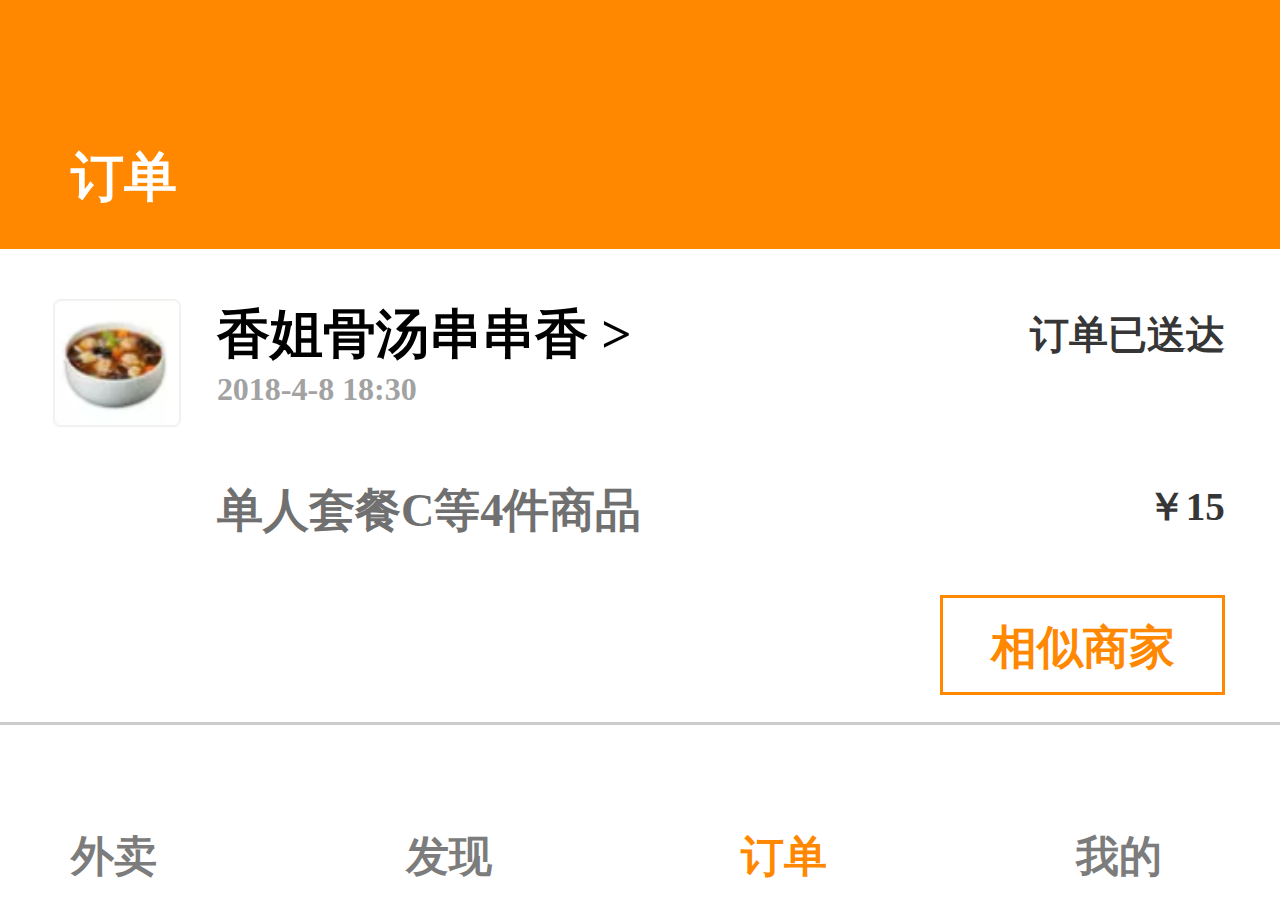
==== dingdan.html @ 97345e3a "1" ====
<!doctype html>
<html lang="en">
<head>
    <meta charset="UTF-8">
    <meta name="viewport"
          content="width=device-width, user-scalable=no, initial-scale=1.0, maximum-scale=1.0, minimum-scale=1.0">
    <meta http-equiv="X-UA-Compatible" content="ie=edge">
    <title>外卖订单</title>
    <link rel="stylesheet" href="css/public.css">
    <link rel="stylesheet" href="css/index.css">
    <script src="js/rem.js"></script>
</head>
<body>
<div id="header">
    <h2>订单</h2>
</div>
<div id="main">
    <div class="dingdan_item">
        <img src="img/ding1_03.png" alt="">
        <div class="dingdan_xiangqing">
            <h1><b>香姐骨汤串串香</b> &gt;</h1>
            <h2>订单已送达</h2>
            <h3>2018-4-8 18:30</h3>
            <h3 class="taocan">单人套餐C等4件商品</h3>
            <h2>￥15</h2>
            <h2 class="ding_more">相似商家</h2>
        </div>
    </div>
</div>
<div id="footer">
    <div class="footer_item">
        <a href="index.html"><h1>&#xe6a5;</h1></a>
        <a href="index.html"><h2>外卖</h2></a>
    </div>
    <div class="footer_item">
        <a href="find.html"><h1>&#xe60c;</h1></a>
        <a href="find.html"><h2>发现</h2></a>
    </div>
    <div class="footer_item">
        <a href="dingdan.html"><h1 class="active">&#xe645;</h1></a>
        <a href="dingdan.html"><h2 class="active">订单</h2></a>
    </div>
    <div class="footer_item footer_item1">
        <a href="wode.html"><h1>&#xe66e;</h1></a>
        <a href="wode.html"><h2>我的</h2></a>
    </div>
</div>
</body>
</html>
---- css/public.css ----
*{
	/* body-8px */
	margin: 0;
	text-decoration: none;
	font-style: normal;
	padding: 0;
	list-style: none;
	-webkit-tap-highlight-color: rgba(0, 0, 0, 0);/* 选中的高亮颜色清除 */
	box-sizing: border-box;
}
img{
	width: 100%;
	height: 100%;
	border: 0;
	display: block;

}
---- css/index.css ----
@font-face {
    font-family: 'iconfont';  /* project id 571168 */
    src: url('https://at.alicdn.com/t/font_571168_xk5q5okcx3bu766r.eot');
    src: url('https://at.alicdn.com/t/font_571168_xk5q5okcx3bu766r.eot?#iefix') format('embedded-opentype'),
    url('https://at.alicdn.com/t/font_571168_xk5q5okcx3bu766r.woff') format('woff'),
    url('https://at.alicdn.com/t/font_571168_xk5q5okcx3bu766r.ttf') format('truetype'),
    url('https://at.alicdn.com/t/font_571168_xk5q5okcx3bu766r.svg#iconfont') format('svg');
}
#header{
    width: 100%;
    height: 1.4rem;
    position: fixed;
    z-index: 99999999;
    background: #FF8800;
}
#header input{
    width: 6.8rem;
    height: 0.73rem;
    background: #fff;
    display: block;
    margin: 0 auto;
    margin-top: 0.3rem;
    border-radius: 0.1rem;
    text-align: center;
    font-size: 0.24rem;
    line-height: 0.73rem;
    color:#999;
    border:0;
}
#header input:focus{
    outline: none;
}
#main{
    width: 100%;
    position: absolute;
    top:1.4rem;
    bottom: 1rem;
}
.imgbox{
    width: 100%;
    height: 2.65rem;
    position: relative;
}
.imgbox img{
    width: 100%;
    height: 100%;
    position: absolute;
    top:0;
    left:0;
}
.imgbox img.active{
    z-index: 999;
}
.pagers{
    height: 0.16rem;
    width:1rem;
    position: absolute;
    bottom:0.2rem;
    right:0.5rem;
    z-index: 99999;
}
.pagers li{
    width: 0.16rem;
    height: 0.16rem;
    border:0.01rem solid #B7B2AA;
    background: #fff;
    border-radius: 50%;
    float: left;
    margin-right: 0.16rem;
}
.pagers li.active{
    background:#FF8800;
    border:0.01rem solid #FF8800;
}
.ad{
    width: 100%;
    height: 1.53rem;
    margin: 0 auto;
}
.ad img{
    width: 100%;
    height: 100%;
}
.menu{
    width: 100%;
}
.menu_top{
    height: 1.26rem;
    width: 6.88rem;
    margin: 0 auto;
}
.menu_top img{
    width: 1.22rem;
    height: 1.26rem;
    float: left;
    margin:0 0.25rem;
}
.ad1{
    width: 6.8rem;
    height: 1.71rem;
    margin-top: 0.15rem;
}
.xianliang{
    height: 3.03rem;
    width: 7rem;
    margin:0 auto;
    margin-top: 0.5rem;
}
.xianliang img{
    height: 100%;
    width: 3.37rem;
    float: left;
}
.xianliang_img2{
    margin-left: 0.2rem;
}
.fenlei{
    height: 2.57rem;
    width:6.99rem ;
    margin: 0 auto;
    margin-top: 0.2rem;
}
.fenlei img{
    width: 2.23rem;
    height: 2.57rem;
    float: left;
}
.fenlei img.active{
    margin-right: 0.1rem;
}
.ad3{
    width: 100%;
    height: 1.94rem;
}
.tuijian_img{
    width: 100%;
    height: 0.76rem;
}
.tuijian_title{
    width: 100%;
    height: 0.74rem;
    border-bottom: 0.01rem solid #ccc;
    margin-top: 0.1rem;
}
.tuijian_title li{
    font-size: 0.26rem;
    color:#787878;
    float: left;
    margin:0  0.29rem;
    line-height: 0.74rem;
}
.tuijian_title li span{
    font-family: 'iconfont';
    font-size: 0.1rem;
    margin-left: 0.05rem;
    color: #fff;
}
.tuijian_title li.active{
    color:#3B3B3B;
}
.tuijian_title li span.active{
    color:#3b3b3b;
}
.tuijian_item{
    width: 100%;
    border-bottom: 0.01rem solid #EFEFEF;
    margin-bottom: 0.2rem;
    height: 3rem;
}
.tuijian_top{
    width: 100%;
    /*height: 1.47rem;*/
    padding-top: 0.3rem;
}
.buy_logo{
    width: 1.18rem;
    height: 1.18rem;
    margin-left: 0.17rem;
    float: left;
}
.buy_logo img{
    width: 100%;
    height: 100%;
}
.tuijian_item_middle{
    width: 5.63rem;
    padding-left: 0.4rem;
    float: left;
}
.tuijian_item_middle h1{
    color:#3b3b3b;
    font-size: 0.33rem;
}
.tuijian_item_middle h2{
    font-size: 0.14rem;
    color: #FF8800;
}
.tuijian_item_middle h2 span{
    color:#6D6D6D;
    font-size: 0.22rem;
}
.tuijian_item_middle h3{
    color:#6D6D6D;
    font-size: 0.22rem;
}
.tuijian_item_middle h3 span{
    float: right;
}
.tuijian_dian{
    float: right;
    width: 0.21rem;
    height: 0.04rem;
    margin-top: 0.25rem;
}
.tuijian_dian img{
    width: 100%;
    height: 100%;
}
.tuijian_buy{
    width: 1.25rem;
    height: 0.35rem;
    border: 0.01rem solid #ccc;
    text-align: center;
    line-height: 0.35rem;
    font-size: 0.14rem;
    color: #6A6A6A;
    margin-top: 0.18rem;
    border-radius: 0.05rem;
}
.tuijian_buy span{
    font-family: 'iconfont';
    font-size: 0.14rem;
}
.tuijian_lijian{
    position: relative;
}
.tuijian_lijian h3{
    font-size: 0.2rem;
    position: absolute;
    top:0;
    right:1rem;
}
.tuijian_lijian .dianqing{
    left:0.65rem;
}
.tuijian_youhui{
    width: 0.55rem;
    height: 0.25rem;
    background: #FCEAE8;
    border: 0.01rem solid #F9E6E4;
    border-radius: 0.05rem;
    color:#D38784;
    text-align: center;
    line-height: 0.25rem;
    font-size: 0.16rem;
    margin-top: 0.15rem;
}
.ad4{
    height: 1.45rem;
}
.ad5{
    height: 2.9rem;
}
#footer{
    width: 100%;
    height:1rem;
    position: fixed;
    bottom: 0;
    left: 0;
    background: #fff;
    border-top: 0.02rem solid #ccc;
    padding:0.16rem 0.5rem;
}
.footer_item{
    float: left;
    margin-right: 1.5rem;
}
.footer_item1{
    margin-right: 0;
}
.footer_item h1.active, .footer_item h2.active{
    color:#ff8800;
}
.footer_item h1{
    font-family: 'iconfont';
    font-size: 0.36rem;
    color: #7C7C7C;
}
.footer_item h2{
    font-size: 0.24rem;
    color:#7C7C7C;
    margin-left:-0.1rem;
}
#header h2{
    font-size: 0.3rem;
    color:#fff;
    margin-top: 0.8rem;
    margin-left: 0.4rem;
}
.find_ad_total{
    margin-top: 0.25rem;
}
.find_ad{
    width: 100%;
    height: 1.59rem;
}
.find_ad img{
    width: 3.6rem;
    height: 100%;
    float: left;
}
.find_hui{
    width: 100%;
    height: 3.05rem;
    margin-top: 0.2rem;
}
.find_hui img{
    width: 100%;
    height: 100%;
}
.find_hui1{
    height: 0.86rem;
}
.find_like_row{
    width: 100%;
    height: 5.07rem;
    padding:0 0.24rem;
}
.find_item{
    width: 3.28em;
    height: 5.07rem;
    border:0.02rem solid #ccc;
    margin-right: 0.16rem;
    float: left;
    margin-bottom: 0.15rem;
}
.find_item1{
    margin-right: 0;
}
.find_item img{
    width: 100%;
    height: 3.32rem;
}
.find_item h1{
    font-size: 0.28rem;
    margin-top: 0.1rem;
    margin-left: 0.2rem;
}
.find_item h2{
    font-size: 0.18rem;
    margin-left: 0.2rem;
    color:#848484;
}
.find_item .find_price{
    font-size: 0.24rem;
    color:#ff8800;
    margin-left: 0.2rem;
    width: 2.94rem;
    padding-bottom: 0.05rem;
    border-bottom: 0.02rem dashed #ccc;
}
.find_item .find_price span{
    text-decoration: line-through;
    color:#848484;
    font-size: 0.18rem;
    margin-left: 0.15rem;
}
.find_item .find_buy_icon{
    font-family: 'iconfont';
    color:#A2A2A2;
    font-size: 0.18rem;
    margin-left: 0.2rem;
}
.find_item h3{
    font-size: 0.2rem;
    color:#A2A2A2;
    overflow: hidden;
    white-space: nowrap;
    text-overflow: ellipsis;
    margin-top: 0.08rem;
}
.find_more{
    width: 100%;
    height: 1.05em;
    margin: 1.8rem 0 0.8rem 0;
}
.find_more1{
    margin-top: 0.4rem;
}
.find_more img{
    width: 1.33rem;
    height: 0.49rem;
    display: block;
    margin:0 auto;
}
.dingdan_item{
    padding: 0.28rem 0.3rem;
    border-bottom:0.02rem solid #ccc;
    height: 2.8rem;
}
.dingdan_item img{
    width: 0.72em;
    height: 0.72em;
    float: left;
}
.dingdan_xiangqing{
    width: 5.67rem;
    margin-left: 0.92rem;
    height: 0.75rem;
}
.dingdan_xiangqing h1{
    font-size: 0.3rem;
}
.dingdan_xiangqing h2{
    font-size: 0.22rem;
    color:#363636;
    float: right;
    margin-top: -0.35rem;
}
.dingdan_xiangqing h3{
    color:#A2A2A2;
    font-size: 0.18rem;
}
.dingdan_xiangqing .taocan{
    color:#707070;
    font-size: 0.26rem;
    margin-top:0.4rem ;
}
.dingdan_xiangqing .ding_more{
    width: 1.6rem;
    height: 0.56rem;
    border:0.02rem solid #ff8800;
    color:#ff8800;
    text-align: center;
    line-height: 0.56rem;
    font-size: 0.26rem;
    margin-top: 0.3rem;
}
#header h3{
    font-size:0.4rem;
    color:#fff;
    font-family: 'iconfont';
    float: right;
    margin-right: 0.45rem;
    margin-top: -0.45rem;
}
.wode_main{
    background: #F6F6F6;
}
.wode_item{
    width: 100%;
    height: 2rem;
    padding:0.3rem 0.3rem;
    border-bottom: 0.02rem solid #ccc;
}
.wode_item img{
    width: 1.39rem;
    height: 1.39rem;
    float: left;
}
.wode_item_right{
    width: 5.08rem;
    height: 1.38rem;
    margin-top: 0.3rem;
    margin-left: 1.55rem;
}
.wode_item_right h1{
    font-size: 0.33rem;
}
.wode_item_right h2{
     font-size: 0.22rem;
     margin-top: 0.1rem;
 }
.wode_item_right h3{
    font-size: 0.3rem;
    margin-top: -0.65rem;
    float: right;
}
.wode_xiangqing{
    width: 100%;
    height: 2.86rem;
    border-bottom: 0.02rem solid #ccc;
    border-top: 0.02rem solid #ccc;
    margin-top: 0.2rem;
    background: #fff;
}
.wode_xiangqing_item{
    width: 100%;
    height: 0.94rem;
}
.wode_xiangqing_item img{
    width: 1.22rem;
    height: 100%;
    float: left;
}
.wode_right{
    width: 5.98rem;
    height: 0.92rem;
    border-bottom: 0.02rem solid #ccc;
    color:#6D6D6D;
    font-size: 0.3rem;
    line-height: 0.94rem;
    margin-left: 1.22rem;
}
.wode_right1{
    border-bottom: 0;
}
.wode_right h2{
    font-size: 0.26rem;
    color:#363636;
    float: right;
    margin-right: 0.25rem;
}
.wode_xiangqing1{
    height: 1.94rem;
}
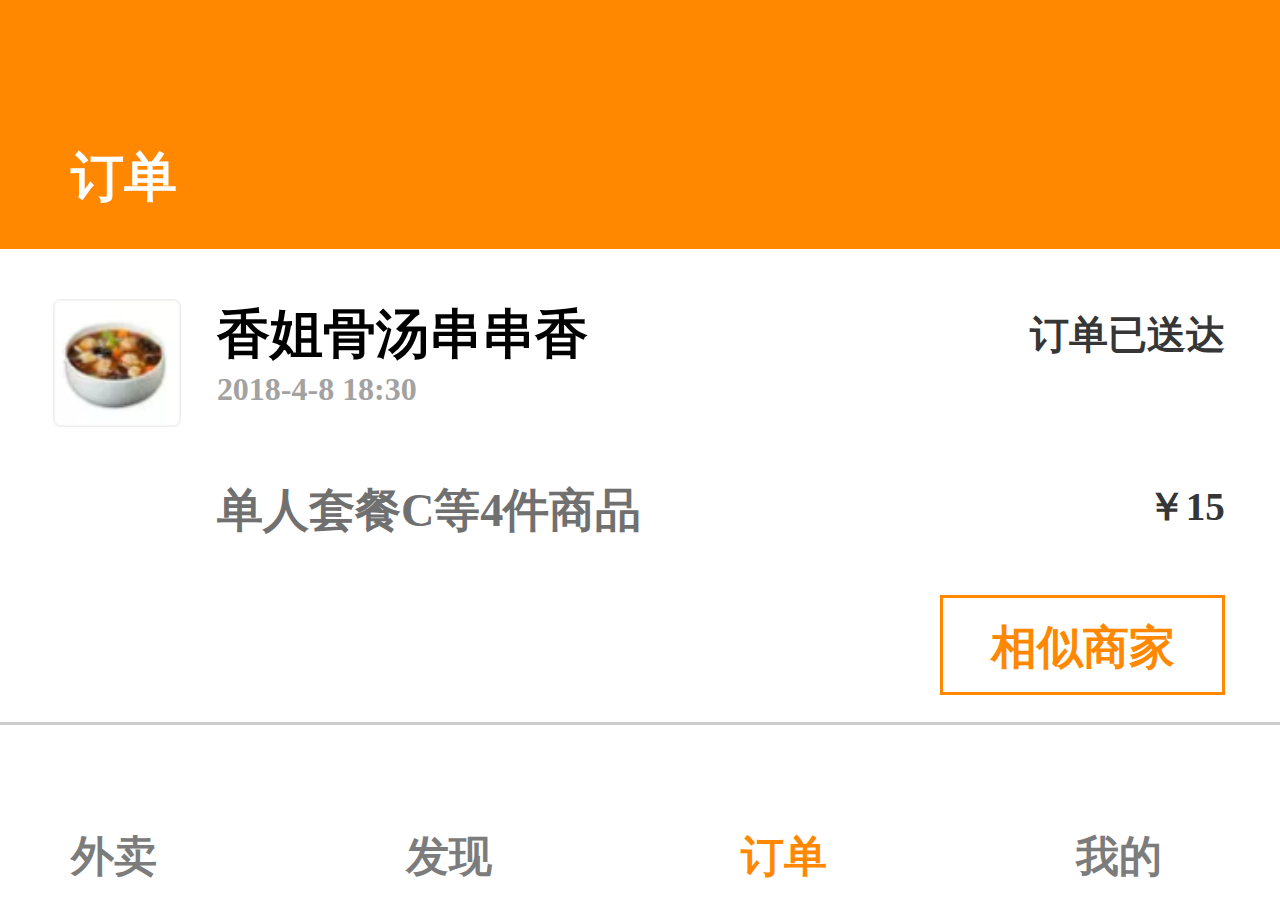
==== commit f87af714: "1" ====
--- a/dingdan.html
+++ b/dingdan.html
@@ -18,7 +18,7 @@
     <div class="dingdan_item">
         <img src="img/ding1_03.png" alt="">
         <div class="dingdan_xiangqing">
-            <h1><b>香姐骨汤串串香</b> &gt;</h1>
+            <h1><b>香姐骨汤串串香</b><span>&#xe777;</span></h1>
             <h2>订单已送达</h2>
             <h3>2018-4-8 18:30</h3>
             <h3 class="taocan">单人套餐C等4件商品</h3>
--- a/css/public.css
+++ b/css/public.css
@@ -13,5 +13,8 @@
 	height: 100%;
 	border: 0;
 	display: block;
-
 }
+a{
+	text-decoration: none;
+	color: #333;
+}
--- a/css/index.css
+++ b/css/index.css
@@ -1,25 +1,47 @@
 @font-face {
     font-family: 'iconfont';  /* project id 571168 */
-    src: url('https://at.alicdn.com/t/font_571168_xk5q5okcx3bu766r.eot');
-    src: url('https://at.alicdn.com/t/font_571168_xk5q5okcx3bu766r.eot?#iefix') format('embedded-opentype'),
-    url('https://at.alicdn.com/t/font_571168_xk5q5okcx3bu766r.woff') format('woff'),
-    url('https://at.alicdn.com/t/font_571168_xk5q5okcx3bu766r.ttf') format('truetype'),
-    url('https://at.alicdn.com/t/font_571168_xk5q5okcx3bu766r.svg#iconfont') format('svg');
-}
-#header{
+    src: url('https://at.alicdn.com/t/font_571168_6h0zihczryynwmi.eot');
+    src: url('https://at.alicdn.com/t/font_571168_6h0zihczryynwmi.eot?#iefix') format('embedded-opentype'),
+    url('https://at.alicdn.com/t/font_571168_6h0zihczryynwmi.woff') format('woff'),
+    url('https://at.alicdn.com/t/font_571168_6h0zihczryynwmi.ttf') format('truetype'),
+    url('https://at.alicdn.com/t/font_571168_6h0zihczryynwmi.svg#iconfont') format('svg');
+}
+#header,#header2,#header3{
     width: 100%;
     height: 1.4rem;
     position: fixed;
     z-index: 99999999;
     background: #FF8800;
 }
-#header input{
+#header2{
+    height: 2rem;
+}
+#header3{
+    height: 2.05rem;
+}
+#header2 h1{
+    color: #fff;
+    font-size: 0.32rem;
+    width: 3.44rem;
+    overflow: hidden;
+    text-overflow: ellipsis;
+    white-space: nowrap;
+    margin-top: 0.5rem;
+    margin-left: 0.3rem;
+}
+#header2 span{
+    font-family: 'iconfont';
+    color: #fff;
+    font-size: 0.3rem;
+    margin-right: 0.1rem;
+}
+#header2 input{
     width: 6.8rem;
     height: 0.73rem;
     background: #fff;
     display: block;
     margin: 0 auto;
-    margin-top: 0.3rem;
+    margin-top: 0.2rem;
     border-radius: 0.1rem;
     text-align: center;
     font-size: 0.24rem;
@@ -27,14 +49,26 @@
     color:#999;
     border:0;
 }
-#header input:focus{
+#header2 h2{
+    color:#fff;
+    font-size: 0.22rem;
+    margin-left: 10%;
+    margin-top: 0.25rem;
+}
+#header2 input:focus{
     outline: none;
 }
-#main{
+#main,#main2,#main3{
     width: 100%;
     position: absolute;
     top:1.4rem;
     bottom: 1rem;
+}
+#main2{
+    top:2rem;
+}
+#main3{
+    top: 2.05rem;
 }
 .imgbox{
     width: 100%;
@@ -146,14 +180,13 @@
     font-size: 0.26rem;
     color:#787878;
     float: left;
-    margin:0  0.29rem;
+    margin:0  0.37rem;
     line-height: 0.74rem;
 }
 .tuijian_title li span{
     font-family: 'iconfont';
     font-size: 0.1rem;
     margin-left: 0.05rem;
-    color: #fff;
 }
 .tuijian_title li.active{
     color:#3B3B3B;
@@ -291,7 +324,7 @@
     color:#7C7C7C;
     margin-left:-0.1rem;
 }
-#header h2{
+#header h2,#header3 h2{
     font-size: 0.3rem;
     color:#fff;
     margin-top: 0.8rem;
@@ -410,6 +443,11 @@
 }
 .dingdan_xiangqing h1{
     font-size: 0.3rem;
+}
+.dingdan_xiangqing span{
+    font-family: 'iconfont';
+    font-size: 0.24rem;
+    margin-left: 0.1rem;
 }
 .dingdan_xiangqing h2{
     font-size: 0.22rem;
@@ -436,7 +474,7 @@
     font-size: 0.26rem;
     margin-top: 0.3rem;
 }
-#header h3{
+#header h3,#header3 h3{
     font-size:0.4rem;
     color:#fff;
     font-family: 'iconfont';
@@ -466,12 +504,17 @@
 }
 .wode_item_right h1{
     font-size: 0.33rem;
+    color:#000;
+}
+.wode_item_right h1 a{
+    color:#000;
 }
 .wode_item_right h2{
      font-size: 0.22rem;
      margin-top: 0.1rem;
  }
 .wode_item_right h3{
+    font-family: 'iconfont';
     font-size: 0.3rem;
     margin-top: -0.65rem;
     float: right;
@@ -506,11 +549,203 @@
     border-bottom: 0;
 }
 .wode_right h2{
-    font-size: 0.26rem;
+    font-family: 'iconfont';
+    font-size: 0.24rem;
     color:#363636;
     float: right;
     margin-right: 0.25rem;
+    line-height: 0.92rem;
 }
 .wode_xiangqing1{
     height: 1.94rem;
-}+}
+#header .jiantou,#header3 .jiantou{
+    color:#fff;
+    font-family: 'iconfont';
+    font-size: 0.28rem;
+}
+#header span,#header3 span{
+    margin-left: 0.2rem;
+}
+#header .password{
+    font-size: 0.3rem;
+}
+.login_main{
+    background: #f5f5f5;
+}
+#main1{
+    width: 100%;
+    position: absolute;
+    top:1.4rem;
+    bottom:0;
+}
+.phone{
+    width: 100%;
+    background: #fff;
+    height: 1rem;
+    border-bottom: 0.01rem solid #ccc;
+    border-top: 0.01rem solid #ccc;
+    margin-top: 0.26rem;
+    position: relative;
+}
+.houqu_code{
+    width: 2rem;
+    height: 0.79rem;
+    background:#D5D4D2 ;
+    color:#fff;
+    font-size: 0.3rem;
+    text-align: center;
+    line-height: 0.79rem;
+    position: absolute;
+    top:0;
+    bottom:0;
+    margin:auto;
+    right:0.3rem;
+    border-radius: 0.05rem;
+}
+.phone input{
+    width: 100%;
+    padding-left: 0.3rem;
+    font-size: 0.2rem;
+    height: 0.94rem;
+    border:0;
+    position: absolute;
+    top:0;
+    left:0;
+    line-height: 0.94rem;
+}
+.phone input:focus{
+    outline: none;
+}
+.code{
+    border-top: 0;
+    margin-top:0;
+}
+.login_icon{
+    width: 6.87rem;
+    height: 0.96rem;
+    background: #4FC060;
+    font-size: 0.35rem;
+    color:#fff;
+    margin:0 auto;
+    margin-top: 0.4rem;
+    text-align: center;
+    line-height: 0.96rem;
+    border-radius: 0.05rem;
+}
+.disanfang{
+    width: 100%;
+    height: 0.59rem;
+}
+.login_other{
+    position: absolute;
+    bottom:0.55rem;
+    left:0;
+}
+.login_other_icon img{
+    width: 1.39rem;
+    height: 1.35rem;
+    float: left;
+    margin: 0 0.2rem;
+}
+.phone h1{
+    font-size: 0.3rem;
+    color:#333;
+    line-height: 1.4rem;
+    margin-left: 0.3rem;
+}
+.grren_touxiang{
+    height: 1.4rem;
+}
+.grren_touxiang img{
+    width: 1.12rem;
+    height: 1.12rem;
+    float: right;
+    margin-top: -1.2rem;
+    margin-right: 0.25rem;
+}
+.user{
+    margin-top: 0;
+    border-top: 0;
+    position: relative;
+}
+.user h1{
+    line-height: 1rem;
+}
+.user span{
+    line-height: 1rem;
+    float: right;
+    color:#999999;
+    font-size: 0.24rem;
+    position: absolute;
+    top:0;
+    bottom:0;
+    right:0.2rem;
+}
+.bangbing{
+    margin-top: 0.16rem;
+    border-top: 0.01rem solid #ccc;
+}
+.bangbing h1{
+    color:#9B9B9B;
+}
+.user img{
+    width: 0.84rem;
+    height: 0.95rem;
+    margin-left: 0.2rem;
+}
+.user1 span{
+    color:#ff8800;
+}
+.login_icon1{
+    background: #eee;
+    color:salmon;
+    margin-bottom: 0.15rem;
+}
+.header_menu{
+    width: 100%;
+    height: 0.85rem;
+    margin-top: 0.07rem;
+}
+.header_menu_item{
+    width: 1.44rem;
+    height: 100%;
+    text-align: center;
+    line-height: 0.85rem;
+    color: rgba(255, 255, 255, 0.6);
+    font-size: 0.26rem;
+    float: left;
+    margin-right: 0.1rem;
+}
+.header_menu_item.active{
+    border-bottom: 0.04rem solid #fff;
+    height: 0.81rem;
+    color:#fff;
+}
+.header_menu_item1{
+    width: 0.8rem;
+}
+.header_menu_item1 span{
+    color:#fff;
+    text-align: center;
+    line-height: 0.85rem;
+    font-family: 'iconfont';
+}
+.fenlei_title h1{
+    font-size: 0.3rem;
+    color:#333;
+    line-height: 0.9rem;
+    margin-left: 0.2rem;
+}
+.fenlei_title h3{
+    color:#828282;
+    font-size: 0.2rem;
+    float: right;
+    margin-top: -0.6rem;
+    margin-right: 0.2rem;
+}
+.fenlei_title h3 span{
+    font-family: 'iconfont';
+    color:#828282;
+    font-size: 0.2rem;
+}
